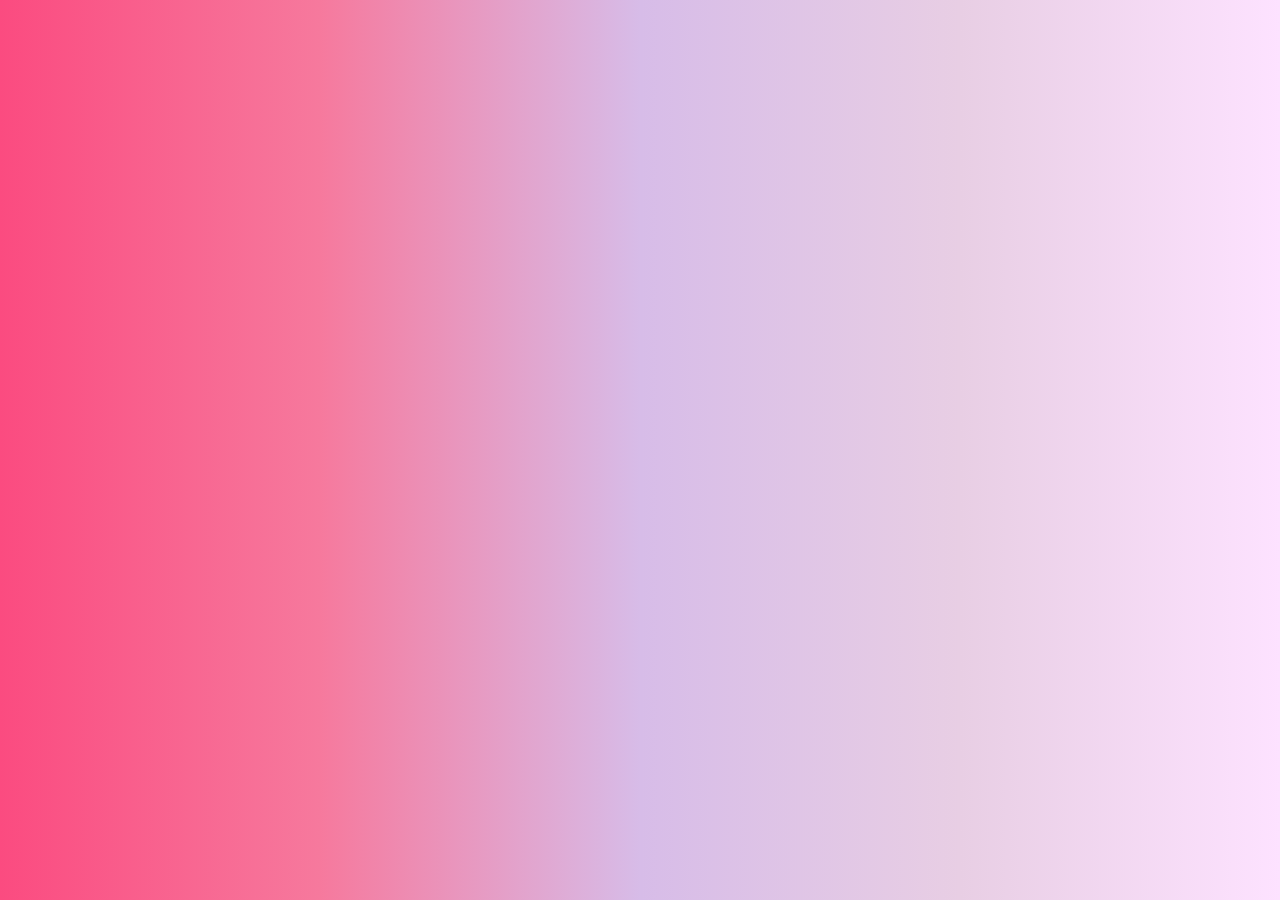
==== sky.html @ ada958db "sky html / css with gradient" ====
<!DOCTYPE html>
<html lang="en">
<head>
    <meta charset="UTF-8">
    <meta name="viewport" content="width=device-width, initial-scale=1.0">
    <link rel="stylesheet" href="./sky.css">
    <title>Sky</title>
</head>
<body>
    <!-- gradient background -->
    <!-- add boxes -->
</body>
</html>
---- sky.css ----
body {
    background-image: linear-gradient(to right, #fb4b80, #f6799d, #d7bce8, #e8cee4, #fde2ff);
}
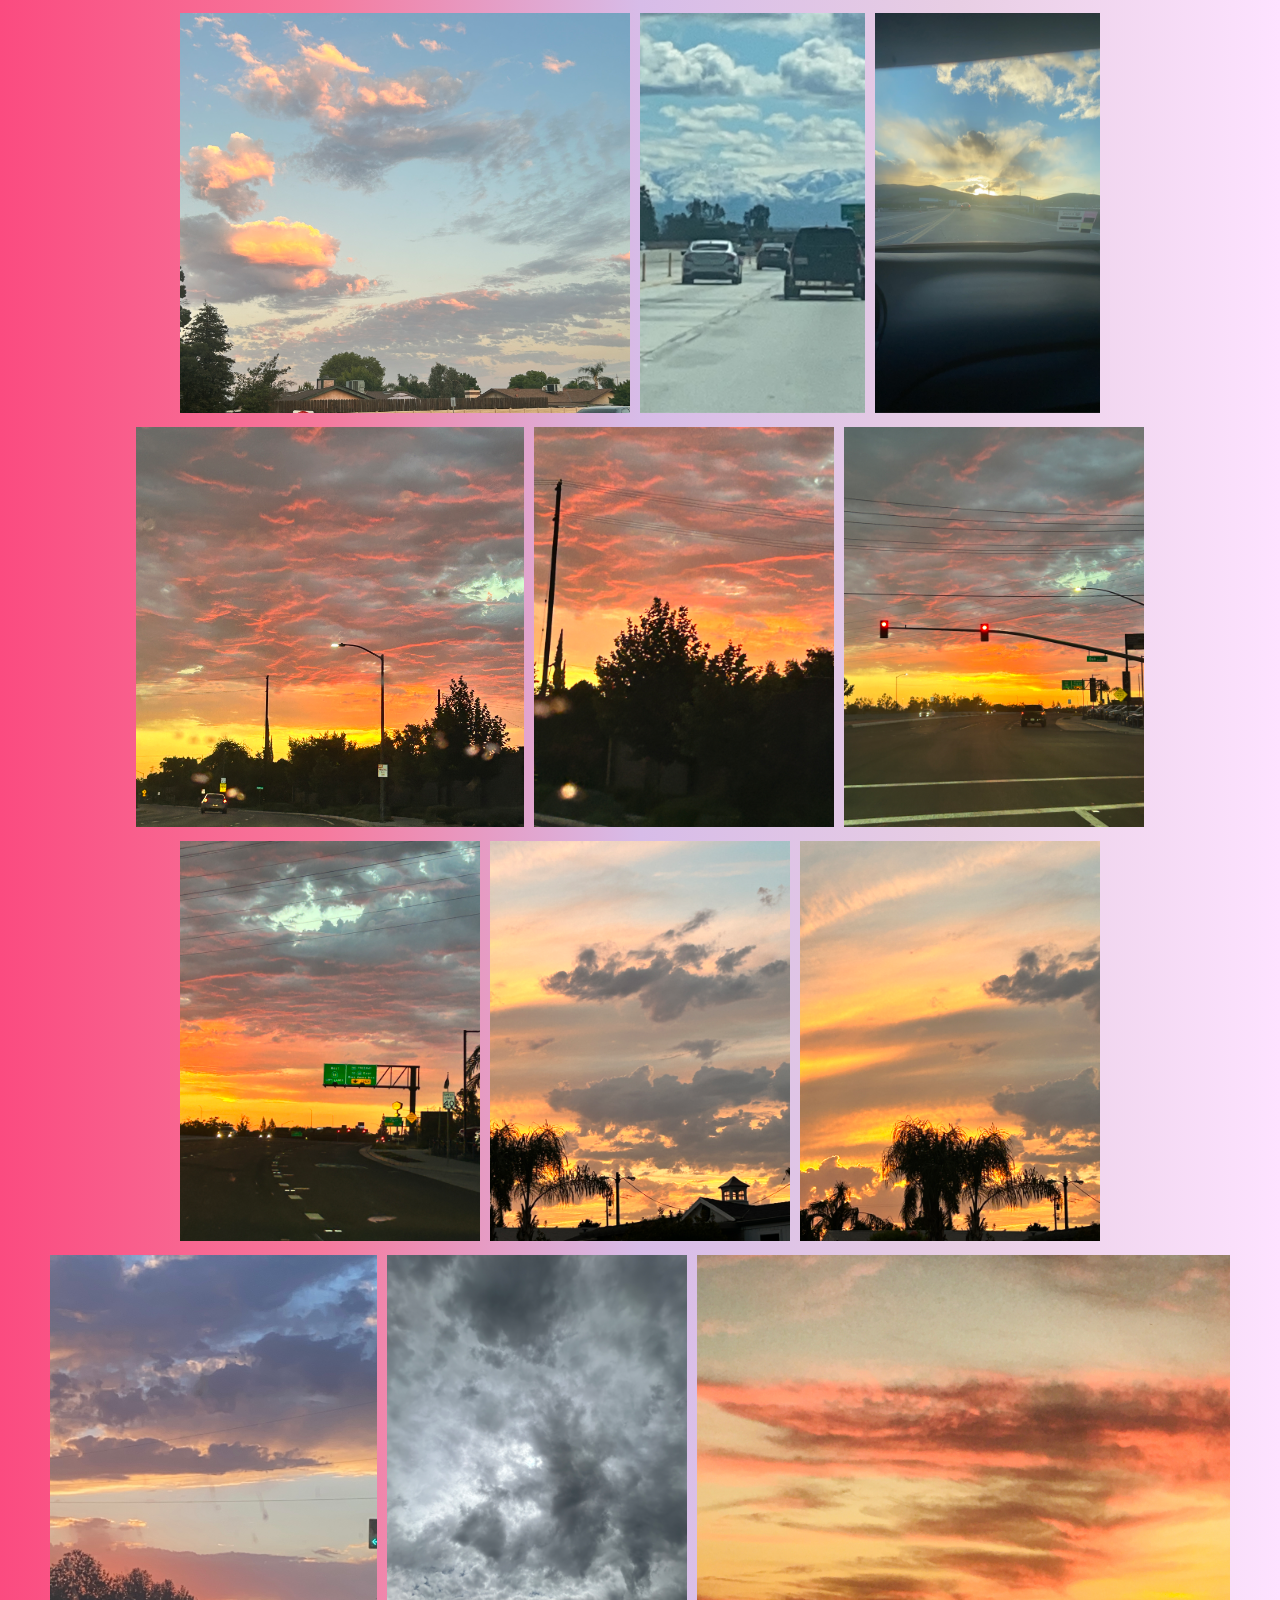
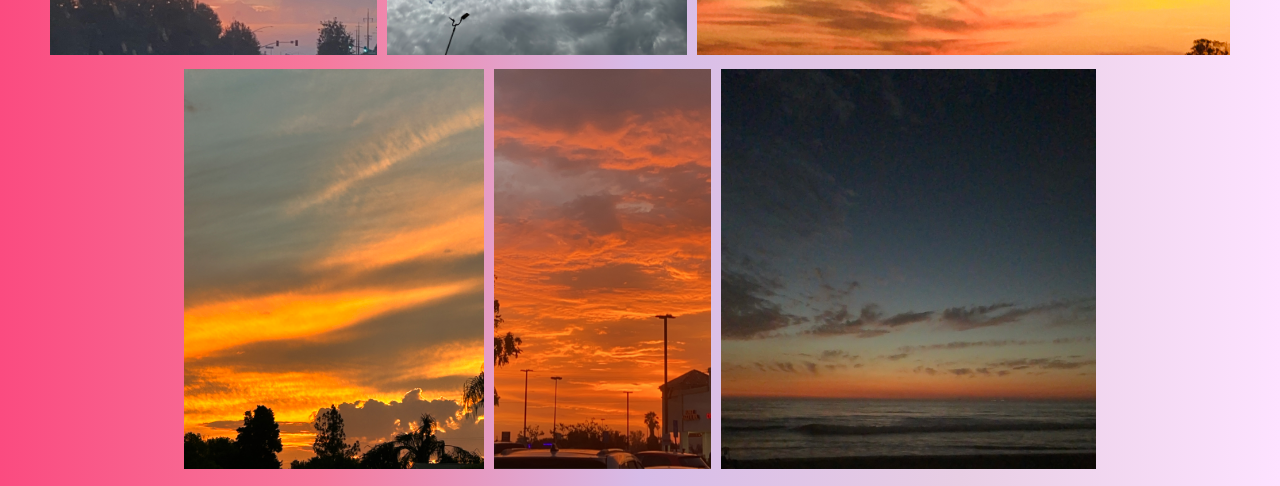
==== commit 228cd79b: "added sky images to 2nd page" ====
--- a/sky.html
+++ b/sky.html
@@ -9,5 +9,52 @@
 <body>
     <!-- gradient background -->
     <!-- add boxes -->
+    <div class="container">
+        <div class="sunset1">
+            <img src="./img/IMG_1982.jpg">
+        </div>
+        <div class="sunset2">
+            <img src="./img/IMG_4178.JPG">
+        </div>
+        <div class="sunset3">
+            <img src="./img/IMG_4566.jpg">
+        </div>
+        <div class="sunset4">
+            <img src="./img/IMG_5494.JPG">
+        </div>
+        <div class="sunset5">
+            <img src="./img/IMG_5538.JPG">
+        </div>
+        <div class="sunset6">
+            <img src="./img/IMG_6532.JPG">
+        </div>
+        <div class="sunset8">
+            <img src="./img/IMG_6586.jpg">
+        </div>
+        <div class="sunset7">
+            <img src="./img/IMG_6587.JPG">
+        </div>
+        <div class="sunset8">
+            <img src="./img/IMG_6591.JPG">
+        </div>
+        <div class="sunset9">
+            <img src="./img/IMG_6594.JPG">
+        </div>
+        <div class="sunset10">
+            <img src="./img/IMG_6845.jpg">
+        </div>
+        <div class="sunset11">
+            <img src="./img/IMG_6853.JPG">
+        </div>
+        <div class="sunset12">
+            <img src="./img/IMG_6854.JPG">
+        </div>
+        <div class="sunset13">
+            <img src="./img/IMG_6855.JPG">
+        </div>
+        <div class="sunset14">
+            <img src="./img/IMG_8108.JPEG">
+        </div>
+    </div>
 </body>
 </html>--- a/sky.css
+++ b/sky.css
@@ -1,3 +1,45 @@
 body {
     background-image: linear-gradient(to right, #fb4b80, #f6799d, #d7bce8, #e8cee4, #fde2ff);
 }
+.container {
+    display: flex;
+    flex-direction: row;
+    flex-wrap: wrap;
+    justify-content: center;
+}
+img {
+    height: 400px;
+    border: 5px solid transparent;
+    border-radius: 4px;
+}
+.sunset10{
+   order: -1;
+}
+.sunset14{
+    order: 4;
+}
+.sunset5{
+    order: 0;
+}
+.sunset1 {
+    order: 14;
+}
+.sunset2 {
+    order: 13;
+}
+.sunset12 {
+    order: 2;
+}
+.sunset11 {
+    order: 12;
+}
+.sunset3 {
+    order: 5;
+}
+.sunset6 {
+    order: 10;
+}
+.sunset14 {
+    order: 11;
+}
+
